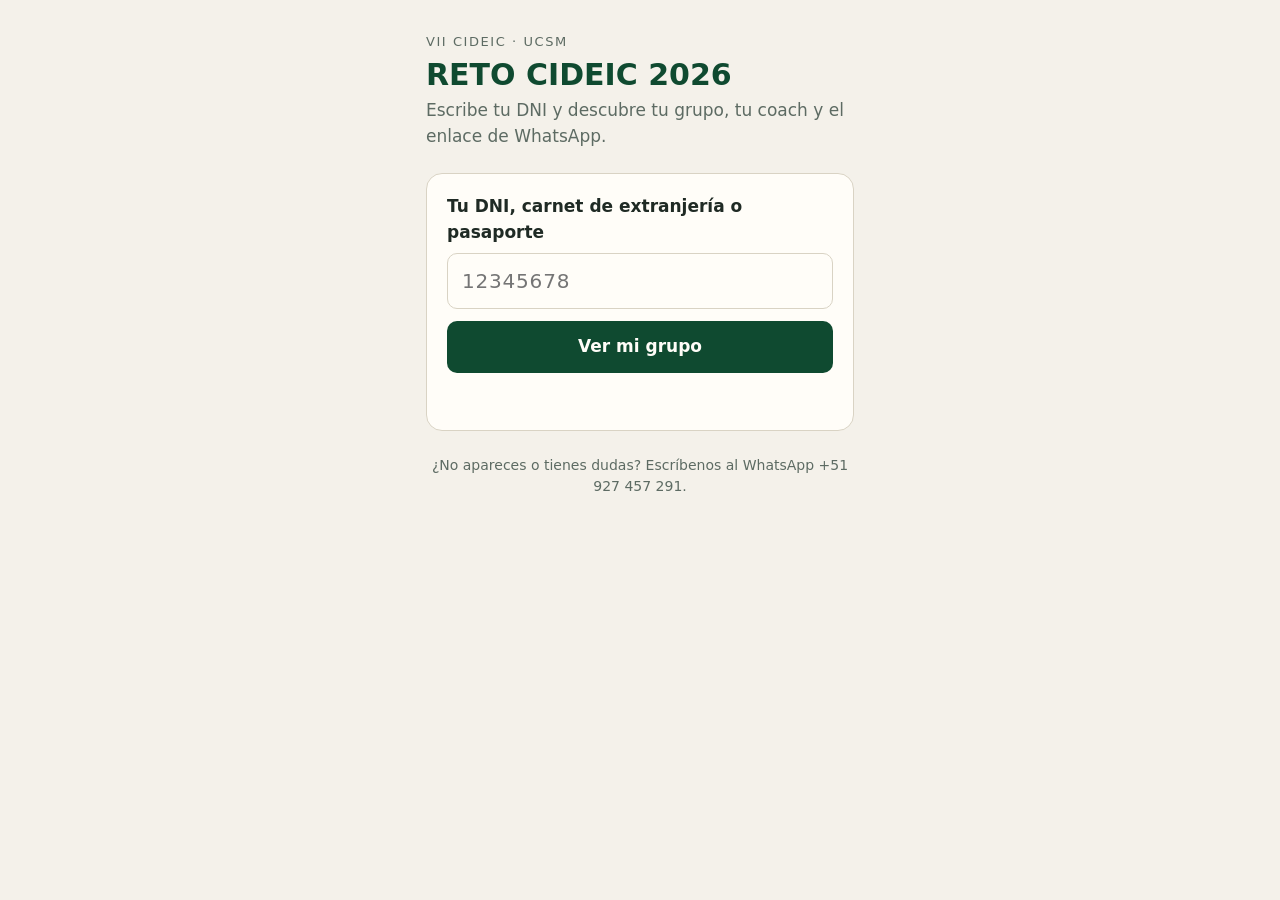
==== docs/reto/index.html @ 57c6fdeb "RETO CIDEIC 2026: página puente de consulta Co-Authored-By: Claude Opus 5.5 <noreply@anthropic.com>" ====
<!doctype html>
<html lang="es">
<head>
<meta charset="utf-8">
<meta name="viewport" content="width=device-width, initial-scale=1">
<meta name="robots" content="noindex, nofollow">
<title>RETO CIDEIC 2026 · Consulta tu grupo</title>
<style>
  :root {
    --fondo: #f4f1ea; --tarjeta: #fffdf8; --texto: #1f2a24; --suave: #5d6b63;
    --verde: #0f4a30; --verde-2: #176b45; --borde: #d9d3c4; --error: #9b2c1f; --wa: #1f8f4e;
  }
  @media (prefers-color-scheme: dark) {
    :root { --fondo: #121815; --tarjeta: #1a221e; --texto: #e8ece9; --suave: #a3b0a9;
            --verde: #7fd0a3; --verde-2: #5fbf8a; --borde: #2e3a34; --error: #ff8a7a; --wa: #2fb36a; }
  }
  * { box-sizing: border-box; }
  body { margin: 0; min-height: 100vh; background: var(--fondo); color: var(--texto);
         font: 17px/1.5 system-ui, -apple-system, "Segoe UI", Roboto, sans-serif; display: flex; justify-content: center; }
  main { width: 100%; max-width: 460px; padding: 32px 16px 48px; }
  .marca { font-size: 13px; letter-spacing: .12em; text-transform: uppercase; color: var(--suave); margin: 0 0 6px; }
  h1 { margin: 0 0 6px; font-size: 30px; line-height: 1.15; color: var(--verde); }
  .bajada { margin: 0 0 24px; color: var(--suave); }
  .tarjeta { background: var(--tarjeta); border: 1px solid var(--borde); border-radius: 16px; padding: 20px; }
  label { display: block; font-weight: 600; margin-bottom: 8px; }
  input { width: 100%; font: inherit; font-size: 20px; letter-spacing: .04em; padding: 12px 14px; border-radius: 10px;
          border: 1.5px solid var(--borde); background: transparent; color: var(--texto); }
  input:focus { outline: 3px solid color-mix(in srgb, var(--verde-2) 35%, transparent); border-color: var(--verde-2); }
  button { width: 100%; margin-top: 12px; font: inherit; font-weight: 700; padding: 13px; border: 0; border-radius: 10px;
           background: var(--verde); color: var(--tarjeta); cursor: pointer; }
  button:disabled { opacity: .6; cursor: wait; }
  .msg { margin: 12px 0 0; min-height: 1.5em; color: var(--suave); }
  .msg.error { color: var(--error); }
  .resultado { display: none; text-align: center; }
  .resultado.ver { display: block; }
  .grupo { font-size: 15px; color: var(--suave); margin: 0; }
  .numero { font-size: 76px; font-weight: 800; line-height: 1; color: var(--verde); margin: 6px 0 2px; }
  .de { color: var(--suave); margin: 0 0 18px; }
  .coach { border-top: 1px solid var(--borde); padding-top: 14px; margin: 0 0 18px; }
  .coach span { display: block; font-size: 13px; text-transform: uppercase; letter-spacing: .1em; color: var(--suave); }
  .coach strong { font-size: 21px; }
  a.wa { display: block; text-decoration: none; font-weight: 700; padding: 14px; border-radius: 10px; background: var(--wa); color: #fff; }
  .nota { font-size: 14px; color: var(--suave); margin: 10px 0 0; }
  .otra { background: transparent; color: var(--verde); border: 1.5px solid var(--borde); }
  footer { margin-top: 24px; font-size: 14px; color: var(--suave); text-align: center; }
</style>
</head>
<body>
<main>
  <p class="marca">VII CIDEIC · UCSM</p>
  <h1>RETO CIDEIC 2026</h1>
  <p class="bajada">Escribe tu DNI y descubre tu grupo, tu coach y el enlace de WhatsApp.</p>

  <section class="tarjeta" id="consulta">
    <form id="f" autocomplete="off">
      <label for="doc">Tu DNI, carnet de extranjería o pasaporte</label>
      <input id="doc" inputmode="text" maxlength="14" placeholder="12345678" required>
      <button id="btn" type="submit">Ver mi grupo</button>
      <p class="msg" id="msg" role="status" aria-live="polite"></p>
    </form>
  </section>

  <section class="tarjeta resultado" id="resultado" aria-live="polite">
    <p class="grupo">Perteneces al grupo</p>
    <p class="numero" id="r-num">–</p>
    <p class="de" id="r-de">de 16</p>
    <p class="coach"><span>Tu coach</span><strong id="r-coach">–</strong></p>
    <a class="wa" id="r-wa" href="#" target="_blank" rel="noopener">Unirme al grupo de WhatsApp</a>
    <p class="nota">Un administrador aprobará tu ingreso.</p>
    <button class="otra" id="otra" type="button">Consultar otro DNI</button>
  </section>

  <footer>¿No apareces o tienes dudas? Escríbenos al WhatsApp +51 927 457 291.</footer>
</main>
<script>
(() => {
  const $ = (id) => document.getElementById(id);
  const b64 = (s) => Uint8Array.from(atob(s), (c) => c.charCodeAt(0));
  const hex = (u8) => Array.from(u8, (b) => b.toString(16).padStart(2, '0')).join('');
  let datos = null;

  const normalizar = (s) => {
    let d = (s || '').replace(/[\s.\-]/g, '').toUpperCase();
    if (/^\d+$/.test(d) && d.length < 8) d = d.padStart(8, '0');
    return d;
  };
  const valido = (d) => /^[A-Z0-9]{6,12}$/.test(d) && /\d/.test(d);
  const msg = (t, error) => { $('msg').textContent = t; $('msg').className = 'msg' + (error ? ' error' : ''); };

  async function cargar() {
    if (datos) return datos;
    const r = await fetch('datos.json', { cache: 'no-cache' });
    if (!r.ok) throw new Error('datos');
    return (datos = await r.json());
  }

  async function consultar(doc) {
    const d = await cargar();
    const base = await crypto.subtle.importKey('raw', new TextEncoder().encode(doc), 'PBKDF2', false, ['deriveBits']);
    const bits = new Uint8Array(await crypto.subtle.deriveBits(
      { name: 'PBKDF2', hash: 'SHA-256', salt: b64(d.sal), iterations: d.iter }, base, 512));
    const entrada = d.e[hex(bits.slice(0, 16))];
    if (!entrada) return null;
    const raw = b64(entrada);
    const llave = await crypto.subtle.importKey('raw', bits.slice(32, 64), 'AES-GCM', false, ['decrypt']);
    const plano = await crypto.subtle.decrypt({ name: 'AES-GCM', iv: raw.slice(0, 12) }, llave, raw.slice(12));
    return JSON.parse(new TextDecoder().decode(plano).trim());
  }

  $('f').addEventListener('submit', async (ev) => {
    ev.preventDefault();
    const doc = normalizar($('doc').value);
    if (!valido(doc)) return msg('Revisa el número: escribe tu documento sin espacios.', true);
    if (!window.crypto || !crypto.subtle) return msg('Tu navegador no permite la consulta. Prueba con otro navegador.', true);
    $('btn').disabled = true; msg('Buscando…');
    try {
      const r = await consultar(doc);
      if (!r) { msg('No encontramos tu DNI. Escríbenos al WhatsApp +51 927 457 291.', true); return; }
      $('r-num').textContent = r.g;
      $('r-de').textContent = 'de ' + r.t;
      $('r-coach').textContent = r.c;
      $('r-wa').href = r.w;
      $('consulta').style.display = 'none';
      $('resultado').classList.add('ver');
      msg('');
    } catch (e) {
      msg('No pudimos consultar ahora. Revisa tu conexión y vuelve a intentarlo.', true);
    } finally { $('btn').disabled = false; }
  });

  $('otra').addEventListener('click', () => {
    $('resultado').classList.remove('ver'); $('consulta').style.display = '';
    $('doc').value = ''; $('doc').focus();
  });
})();
</script>
</body>
</html>
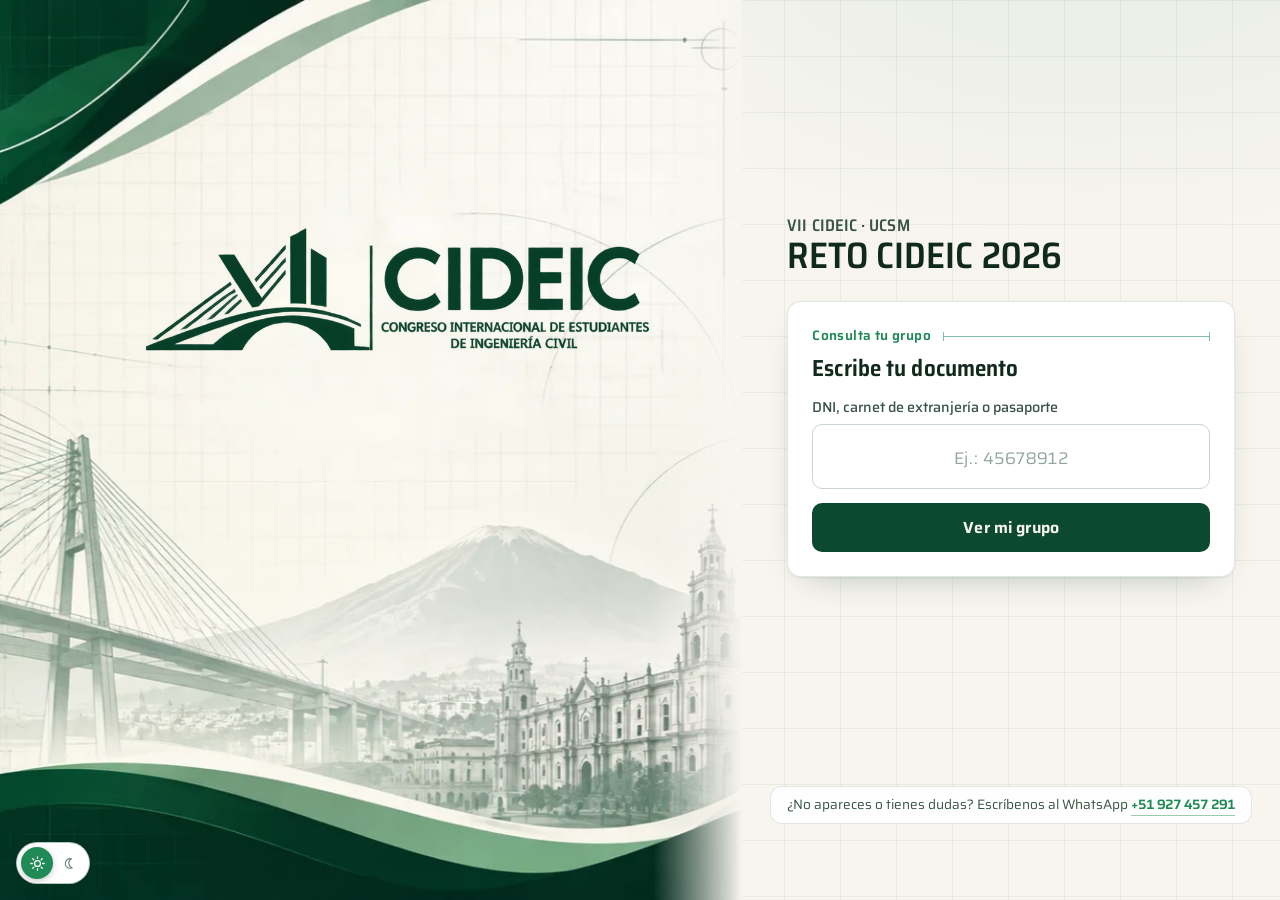
==== commit afdb9731: "RETO CIDEIC 2026: página con el tema CIDEIC Co-Authored-By: Claude Opus 5.5 <noreply@anthropic.com>" ====
--- a/docs/reto/index.html
+++ b/docs/reto/index.html
@@ -1,77 +1,73 @@
-<!doctype html>
-<html lang="es">
+<!DOCTYPE html>
+<html lang="es" class="t-participante">
 <head>
 <meta charset="utf-8">
 <meta name="viewport" content="width=device-width, initial-scale=1">
 <meta name="robots" content="noindex, nofollow">
 <title>RETO CIDEIC 2026 · Consulta tu grupo</title>
+<link rel="stylesheet" href="../base.css">
+<script>(function(){var t=null;try{t=localStorage.getItem("cideic_tema")}catch(e){}if(t!=="claro"&&t!=="oscuro")t=window.matchMedia&&matchMedia("(prefers-color-scheme: light)").matches?"claro":"oscuro";document.documentElement.setAttribute("data-tema",t)})();</script>
+<link rel="stylesheet" href="../tema/fuentes/saira.css">
+<link rel="stylesheet" href="../tema/participante.css">
 <style>
-  :root {
-    --fondo: #f4f1ea; --tarjeta: #fffdf8; --texto: #1f2a24; --suave: #5d6b63;
-    --verde: #0f4a30; --verde-2: #176b45; --borde: #d9d3c4; --error: #9b2c1f; --wa: #1f8f4e;
-  }
-  @media (prefers-color-scheme: dark) {
-    :root { --fondo: #121815; --tarjeta: #1a221e; --texto: #e8ece9; --suave: #a3b0a9;
-            --verde: #7fd0a3; --verde-2: #5fbf8a; --borde: #2e3a34; --error: #ff8a7a; --wa: #2fb36a; }
-  }
-  * { box-sizing: border-box; }
-  body { margin: 0; min-height: 100vh; background: var(--fondo); color: var(--texto);
-         font: 17px/1.5 system-ui, -apple-system, "Segoe UI", Roboto, sans-serif; display: flex; justify-content: center; }
-  main { width: 100%; max-width: 460px; padding: 32px 16px 48px; }
-  .marca { font-size: 13px; letter-spacing: .12em; text-transform: uppercase; color: var(--suave); margin: 0 0 6px; }
-  h1 { margin: 0 0 6px; font-size: 30px; line-height: 1.15; color: var(--verde); }
-  .bajada { margin: 0 0 24px; color: var(--suave); }
-  .tarjeta { background: var(--tarjeta); border: 1px solid var(--borde); border-radius: 16px; padding: 20px; }
-  label { display: block; font-weight: 600; margin-bottom: 8px; }
-  input { width: 100%; font: inherit; font-size: 20px; letter-spacing: .04em; padding: 12px 14px; border-radius: 10px;
-          border: 1.5px solid var(--borde); background: transparent; color: var(--texto); }
-  input:focus { outline: 3px solid color-mix(in srgb, var(--verde-2) 35%, transparent); border-color: var(--verde-2); }
-  button { width: 100%; margin-top: 12px; font: inherit; font-weight: 700; padding: 13px; border: 0; border-radius: 10px;
-           background: var(--verde); color: var(--tarjeta); cursor: pointer; }
-  button:disabled { opacity: .6; cursor: wait; }
-  .msg { margin: 12px 0 0; min-height: 1.5em; color: var(--suave); }
-  .msg.error { color: var(--error); }
-  .resultado { display: none; text-align: center; }
-  .resultado.ver { display: block; }
-  .grupo { font-size: 15px; color: var(--suave); margin: 0; }
-  .numero { font-size: 76px; font-weight: 800; line-height: 1; color: var(--verde); margin: 6px 0 2px; }
-  .de { color: var(--suave); margin: 0 0 18px; }
-  .coach { border-top: 1px solid var(--borde); padding-top: 14px; margin: 0 0 18px; }
-  .coach span { display: block; font-size: 13px; text-transform: uppercase; letter-spacing: .1em; color: var(--suave); }
-  .coach strong { font-size: 21px; }
-  a.wa { display: block; text-decoration: none; font-weight: 700; padding: 14px; border-radius: 10px; background: var(--wa); color: #fff; }
-  .nota { font-size: 14px; color: var(--suave); margin: 10px 0 0; }
-  .otra { background: transparent; color: var(--verde); border: 1.5px solid var(--borde); }
-  footer { margin-top: 24px; font-size: 14px; color: var(--suave); text-align: center; }
+  /* Solo para el Reto: el número de grupo y el bloque del coach, con los colores del tema */
+  .reto-grupo { text-align: center; padding: 6px 0 18px; border-bottom: 1px solid var(--linea); margin-bottom: 16px; }
+  .reto-grupo span { display: block; color: var(--tinta-3); font-size: .85rem; letter-spacing: .08em; text-transform: uppercase; }
+  .reto-grupo strong { display: block; font-size: clamp(4.5rem, 18vw, 6rem); line-height: 1; font-weight: 700; font-stretch: 87.5%; color: var(--menta); margin: 4px 0; }
+  .reto-grupo em { font-style: normal; color: var(--tinta-2); }
+  .reto-coach { text-align: center; margin-bottom: 18px; }
+  .reto-coach span { display: block; color: var(--tinta-3); font-size: .85rem; letter-spacing: .08em; text-transform: uppercase; }
+  .reto-coach strong { font-size: 1.35rem; color: var(--tinta); }
+  .reto-nota { text-align: center; color: var(--tinta-2); font-size: .9rem; margin: 8px 0 14px; }
+  a.boton { text-decoration: none; display: block; text-align: center; }
 </style>
 </head>
 <body>
-<main>
-  <p class="marca">VII CIDEIC · UCSM</p>
-  <h1>RETO CIDEIC 2026</h1>
-  <p class="bajada">Escribe tu DNI y descubre tu grupo, tu coach y el enlace de WhatsApp.</p>
+<!-- Tema CIDEIC · escena decorativa (la misma del sistema de inscripciones) -->
+<div class="escena" aria-hidden="true">
+  <div class="cuadro">
+    <div class="lienzo alto"><div class="capa c-cielo"><i class="v-oscuro"></i><i class="v-claro"></i></div></div>
+    <div class="lienzo bajo"><div class="capa c-paisaje"><i class="v-oscuro"><b class="nitida"></b><b class="difusa"></b></i><i class="v-claro"><b class="nitida"></b><b class="difusa"></b></i><i class="aura"></i></div></div>
+  </div>
+  <div class="velo"></div>
+  <div class="escena-logo"><div class="fila-logo v-oscuro"><img class="l-marca" alt="" src="../tema/img/logo-marca-oscuro.webp"><img class="l-linea" alt="" src="../tema/img/logo-linea-oscuro.webp"><img class="l-texto" alt="" src="../tema/img/logo-texto-oscuro.webp"></div><div class="fila-logo v-claro"><img class="l-marca" alt="" src="../tema/img/logo-marca-claro.webp"><img class="l-linea" alt="" src="../tema/img/logo-linea-claro.webp"><img class="l-texto" alt="" src="../tema/img/logo-texto-claro.webp"></div></div>
+</div>
+<button type="button" class="tema-btn" role="switch" aria-checked="true" aria-label="Modo oscuro" title="Cambiar entre modo claro y oscuro"><span class="tema-pista" aria-hidden="true"><span class="tema-perilla"></span><svg class="i-sol" viewBox="0 0 24 24" fill="none" stroke="currentColor" stroke-width="1.8" stroke-linecap="round" aria-hidden="true"><circle cx="12" cy="12" r="4.2"/><path d="M12 2.5v2.2M12 19.3v2.2M2.5 12h2.2M19.3 12h2.2M5.3 5.3l1.6 1.6M17.1 17.1l1.6 1.6M5.3 18.7l1.6-1.6M17.1 6.9l1.6-1.6"/></svg><svg class="i-luna" viewBox="0 0 24 24" fill="none" stroke="currentColor" stroke-width="1.8" stroke-linejoin="round" aria-hidden="true"><path d="M20 14.5A8 8 0 0 1 9.5 4a8 8 0 1 0 10.5 10.5Z"/></svg></span></button>
 
-  <section class="tarjeta" id="consulta">
-    <form id="f" autocomplete="off">
-      <label for="doc">Tu DNI, carnet de extranjería o pasaporte</label>
-      <input id="doc" inputmode="text" maxlength="14" placeholder="12345678" required>
-      <button id="btn" type="submit">Ver mi grupo</button>
-      <p class="msg" id="msg" role="status" aria-live="polite"></p>
+<header class="cabecera">
+  <div class="contenido">
+    <img class="marca v-oscuro" src="../tema/img/cabecera-oscuro.webp" alt="CIDEIC · Congreso Internacional de Estudiantes de Ingeniería Civil" width="510" height="130"><img class="marca v-claro" src="../tema/img/cabecera-claro.webp" alt="CIDEIC · Congreso Internacional de Estudiantes de Ingeniería Civil" width="510" height="130">
+    <h1>VII CIDEIC · UCSM</h1>
+    <p>RETO CIDEIC 2026</p>
+  </div>
+</header>
+
+<main class="contenido">
+  <!-- Pantalla 1 · consulta -->
+  <section class="tarjeta" data-pantalla="1" id="consulta" aria-labelledby="t1">
+    <div class="paso">Consulta tu grupo</div>
+    <h2 id="t1">Escribe tu documento</h2>
+    <form id="f" autocomplete="off" novalidate>
+      <label for="doc">DNI, carnet de extranjería o pasaporte</label>
+      <input id="doc" maxlength="20" placeholder="Ej.: 45678912" required>
+      <button class="boton ancho-total" id="btn" type="submit">Ver mi grupo</button>
     </form>
+    <div id="msg" role="status" aria-live="polite"></div>
   </section>
 
-  <section class="tarjeta resultado" id="resultado" aria-live="polite">
-    <p class="grupo">Perteneces al grupo</p>
-    <p class="numero" id="r-num">–</p>
-    <p class="de" id="r-de">de 16</p>
-    <p class="coach"><span>Tu coach</span><strong id="r-coach">–</strong></p>
-    <a class="wa" id="r-wa" href="#" target="_blank" rel="noopener">Unirme al grupo de WhatsApp</a>
-    <p class="nota">Un administrador aprobará tu ingreso.</p>
-    <button class="otra" id="otra" type="button">Consultar otro DNI</button>
+  <!-- Pantalla 2 · tu grupo -->
+  <section class="tarjeta" data-pantalla="2" id="resultado" aria-labelledby="t2" hidden>
+    <div class="paso">RETO CIDEIC 2026</div>
+    <h2 id="t2">¡Ya tienes equipo!</h2>
+    <div class="reto-grupo"><span>Perteneces al grupo</span><strong id="r-num">–</strong><em id="r-de">de 16</em></div>
+    <div class="reto-coach"><span>Tu coach</span><strong id="r-coach">–</strong></div>
+    <a class="boton whatsapp ancho-total" id="r-wa" href="#" target="_blank" rel="noopener">Unirme al grupo de WhatsApp</a>
+    <p class="reto-nota">Tu coach aprobará tu ingreso al grupo.</p>
+    <button class="boton secundario ancho-total" id="otra" type="button">Consultar otro documento</button>
   </section>
+</main>
+<footer class="pie" id="pie">¿No apareces o tienes dudas? Escríbenos al WhatsApp <a href="https://wa.me/51927457291" target="_blank" rel="noopener">+51 927 457 291</a></footer>
 
-  <footer>¿No apareces o tienes dudas? Escríbenos al WhatsApp +51 927 457 291.</footer>
-</main>
 <script>
 (() => {
   const $ = (id) => document.getElementById(id);
@@ -85,7 +81,7 @@
     return d;
   };
   const valido = (d) => /^[A-Z0-9]{6,12}$/.test(d) && /\d/.test(d);
-  const msg = (t, error) => { $('msg').textContent = t; $('msg').className = 'msg' + (error ? ' error' : ''); };
+  const msg = (t, estilo) => { const m = $('msg'); m.textContent = t || ''; m.className = t ? 'mensaje' : ''; if (t) m.dataset.estilo = estilo || 'info'; else delete m.dataset.estilo; };
 
   async function cargar() {
     if (datos) return datos;
@@ -110,29 +106,31 @@
   $('f').addEventListener('submit', async (ev) => {
     ev.preventDefault();
     const doc = normalizar($('doc').value);
-    if (!valido(doc)) return msg('Revisa el número: escribe tu documento sin espacios.', true);
-    if (!window.crypto || !crypto.subtle) return msg('Tu navegador no permite la consulta. Prueba con otro navegador.', true);
-    $('btn').disabled = true; msg('Buscando…');
+    if (!valido(doc)) return msg('Revisa el número: escribe tu documento sin espacios.', 'error');
+    if (!window.crypto || !crypto.subtle) return msg('Tu navegador no permite la consulta. Prueba con otro navegador.', 'error');
+    $('btn').disabled = true; msg('Buscando…', 'info');
     try {
       const r = await consultar(doc);
-      if (!r) { msg('No encontramos tu DNI. Escríbenos al WhatsApp +51 927 457 291.', true); return; }
+      if (!r) { msg('No encontramos tu DNI. Escríbenos al WhatsApp +51 927 457 291.', 'aviso'); return; }
       $('r-num').textContent = r.g;
       $('r-de').textContent = 'de ' + r.t;
       $('r-coach').textContent = r.c;
       $('r-wa').href = r.w;
-      $('consulta').style.display = 'none';
-      $('resultado').classList.add('ver');
+      $('consulta').hidden = true;
+      $('resultado').hidden = false;
+      window.scrollTo(0, 0);
       msg('');
     } catch (e) {
-      msg('No pudimos consultar ahora. Revisa tu conexión y vuelve a intentarlo.', true);
+      msg('No pudimos consultar ahora. Revisa tu conexión y vuelve a intentarlo.', 'aviso');
     } finally { $('btn').disabled = false; }
   });
 
   $('otra').addEventListener('click', () => {
-    $('resultado').classList.remove('ver'); $('consulta').style.display = '';
+    $('resultado').hidden = true; $('consulta').hidden = false;
     $('doc').value = ''; $('doc').focus();
   });
 })();
 </script>
+<script src="../tema/participante.js"></script>
 </body>
 </html>
--- a/docs/base.css
+++ b/docs/base.css
@@ -0,0 +1,160 @@
+/* ════════════════════════════════════════════════════════════════════════
+   CIIC 2026 · Inscripciones · estilos BASE (contrato v5.5)
+   Página (index.html) y panel (panel.html) usan solo este archivo.
+   Para tu diseño de autor: cambia las variables de :root y los componentes
+   de abajo. NO cambies ids, data-* ni la estructura: el JavaScript y el
+   tester dependen de ellos (documentación v5.1, secciones 11 y 12).
+   ════════════════════════════════════════════════════════════════════════ */
+:root {
+  --fondo: #f4f6fa;  --hoja: #ffffff;  --borde: #d8dee9;  --suave: #eef2f8;
+  --tinta: #1b2333;  --tinta-2: #4b5567;  --tinta-3: #7b8597;
+  --acento: #1f4fbf; --acento-suave: #e6edfb; --sobre-acento: #ffffff;
+  --exito: #1e7f4f;  --aviso: #b76a00;  --error: #c0353f;  --info: #2459d6;  --whatsapp: #1f8c5c;
+  --radio: 10px;  --sombra: 0 1px 2px rgba(20, 30, 50, .06), 0 4px 16px rgba(20, 30, 50, .06);
+  --letra: system-ui, -apple-system, "Segoe UI", Roboto, "Helvetica Neue", Arial, sans-serif;
+  --mono: ui-monospace, "SFMono-Regular", Consolas, monospace;
+  color-scheme: light;
+}
+@media (prefers-color-scheme: dark) {
+  :root {
+    --fondo: #0f1420; --hoja: #171e2c; --borde: #2c3547; --suave: #1e2738;
+    --tinta: #e6eaf2; --tinta-2: #b0b9c9; --tinta-3: #7f8a9e;
+    --acento: #7fa2ff; --acento-suave: #1f2a47; --sobre-acento: #0f1420;
+    --exito: #4cc48a; --aviso: #f0a542; --error: #f06a74; --info: #7fa2ff; --whatsapp: #4cc48a;
+    color-scheme: dark;
+  }
+}
+* { box-sizing: border-box; }
+html { -webkit-text-size-adjust: 100%; }
+body { margin: 0; background: var(--fondo); color: var(--tinta); font: 16px/1.5 var(--letra); }
+[hidden] { display: none !important; }
+a { color: var(--acento); }
+:focus-visible { outline: 3px solid var(--acento); outline-offset: 2px; }
+h1, h2, h3 { line-height: 1.2; margin: 0 0 .5em; }
+h1 { font-size: 1.6rem; } h2 { font-size: 1.3rem; } h3 { font-size: 1.05rem; }
+small, .tenue { color: var(--tinta-3); }
+code { font-family: var(--mono); font-size: .85em; }
+
+/* Estructura */
+.cabecera { background: var(--acento); color: var(--sobre-acento); padding: 22px 16px 26px; }
+.cabecera .contenido { max-width: 640px; margin: 0 auto; }
+.cabecera p { margin: 4px 0 0; opacity: .85; }
+.contenido { max-width: 640px; margin: 0 auto; padding: 0 16px; }
+.ancho { max-width: 1180px; }
+.tarjeta { background: var(--hoja); border: 1px solid var(--borde); border-radius: var(--radio); box-shadow: var(--sombra); padding: 20px; margin: 16px 0; }
+.paso { font-size: .8rem; font-weight: 700; color: var(--acento); letter-spacing: .02em; }
+.pie { text-align: center; color: var(--tinta-3); font-size: .85rem; padding: 24px 16px 40px; }
+
+/* Franja superior: cuenta regresiva o sin conexión */
+.banner { position: sticky; top: 0; z-index: 10; padding: 10px 16px; text-align: center; font-weight: 600; font-size: .92rem; color: #fff; background: var(--aviso); }
+.banner[data-tipo="sin_conexion"] { background: var(--tinta-3); }
+
+/* Formularios */
+label { display: block; font-weight: 600; font-size: .9rem; margin: 14px 0 6px; }
+input, select, textarea { font: inherit; width: 100%; padding: 11px 12px; border: 1.5px solid var(--borde); border-radius: 8px; background: var(--hoja); color: var(--tinta); min-width: 0; }
+input:focus, select:focus, textarea:focus { border-color: var(--acento); outline: none; box-shadow: 0 0 0 3px var(--acento-suave); }
+.fila { display: flex; gap: 8px; align-items: center; }
+.fila > select { width: auto; flex: none; }
+.casilla { display: flex; gap: 10px; align-items: flex-start; font-weight: 400; font-size: .92rem; color: var(--tinta-2); }
+.casilla input { width: 18px; height: 18px; margin-top: 2px; flex: none; accent-color: var(--acento); }
+
+/* Botones */
+.boton { display: inline-flex; justify-content: center; align-items: center; gap: 8px; font: 600 1rem var(--letra); padding: 12px 18px; border: 0; border-radius: 8px;
+  background: var(--acento); color: var(--sobre-acento); cursor: pointer; text-decoration: none; }
+.boton:hover { filter: brightness(1.08); }
+.boton:disabled { opacity: .5; cursor: not-allowed; }
+.boton.ancho-total { width: 100%; margin-top: 14px; }
+.boton.secundario { background: var(--acento-suave); color: var(--acento); }
+.boton.peligro { background: var(--error); color: #fff; }
+.boton.chico { padding: 6px 10px; font-size: .85rem; }
+.boton.whatsapp { background: var(--whatsapp); color: #fff; }
+
+/* Mensajes: data-tipo = tipo de respuesta de la API */
+.mensaje { margin-top: 12px; padding: 11px 13px; border-radius: 8px; border-left: 4px solid var(--error); background: var(--suave); font-size: .93rem; }
+.mensaje[data-estilo="exito"] { border-color: var(--exito); }
+.mensaje[data-estilo="aviso"] { border-color: var(--aviso); }
+.mensaje[data-estilo="info"]  { border-color: var(--info); }
+
+/* Pantalla 2: actividades */
+.dia { font-weight: 700; margin: 20px 0 8px; text-transform: capitalize; }
+.opcion { display: grid; grid-template-columns: auto minmax(0, 1fr) auto; gap: 10px; align-items: start; width: 100%; text-align: left; padding: 12px;
+  margin-bottom: 8px; border: 1.5px solid var(--borde); border-radius: var(--radio); background: var(--hoja); color: var(--tinta); font: inherit; cursor: pointer; }
+.opcion[aria-pressed="true"] { border-color: var(--acento); background: var(--acento-suave); }
+.opcion:disabled { opacity: .5; cursor: not-allowed; }
+.etiqueta { font-size: .75rem; font-weight: 700; padding: 2px 8px; border-radius: 99px; border: 1px solid currentColor; white-space: nowrap; }
+.etiqueta[data-tipo="VISITA"] { color: var(--aviso); }
+.etiqueta[data-tipo="TALLER"] { color: var(--info); }
+.opcion .detalle { display: block; font-size: .85rem; color: var(--tinta-3); margin-top: 2px; }
+.opcion .quedan { font-size: .85rem; color: var(--tinta-2); white-space: nowrap; }
+
+/* Pantalla 3: comprobante */
+.codigo { font: 700 1.9rem var(--mono); letter-spacing: .08em; color: var(--acento); background: var(--acento-suave); display: inline-block; padding: 10px 16px; border-radius: 8px; }
+.comprobante { display: grid; grid-template-columns: minmax(0, 130px) minmax(0, 1fr); gap: 8px 14px; margin: 16px 0 0; }
+.comprobante dt { color: var(--tinta-3); font-size: .9rem; }
+.comprobante dd { margin: 0; font-weight: 600; }
+.comprobante dd small { display: block; font-weight: 400; }
+.comprobante .boton { margin-top: 8px; }
+@media (max-width: 520px) { .comprobante { grid-template-columns: 1fr; } .comprobante dt { margin-top: 8px; } }
+
+/* ── Panel ── */
+.franja { font-weight: 700; padding: 10px 14px; border-radius: 8px; border: 1.5px solid currentColor; background: var(--hoja); margin: 12px 0; }
+.franja[data-estado="abierto"] { color: var(--exito); }
+.franja[data-estado="cerrado"] { color: var(--aviso); }
+.pestanas { display: flex; flex-wrap: wrap; gap: 4px; border-bottom: 1.5px solid var(--borde); margin-top: 8px; }
+.pestanas button { font: 600 .95rem var(--letra); padding: 10px 14px; border: 0; border-bottom: 3px solid transparent; background: none; color: var(--tinta-2); cursor: pointer; }
+.pestanas button[aria-selected="true"] { color: var(--acento); border-bottom-color: var(--acento); }
+.rejilla { display: grid; grid-template-columns: repeat(auto-fit, minmax(320px, 1fr)); gap: 16px; }
+.rejilla > .tarjeta { margin: 0; }
+.control { display: flex; justify-content: space-between; align-items: center; gap: 12px; padding: 12px 0; border-bottom: 1px solid var(--borde); }
+.control:last-child { border-bottom: 0; }
+.control > div:first-child { min-width: 0; }
+.control small { display: block; }
+.botones { display: flex; flex-wrap: wrap; gap: 6px; align-items: center; }
+.chip { font: 600 .85rem var(--letra); padding: 6px 12px; border-radius: 99px; border: 1.5px solid var(--acento); background: var(--hoja); color: var(--acento); cursor: pointer; }
+.chip[aria-pressed="true"] { background: var(--acento); color: var(--sobre-acento); }
+.interruptor { flex: none; width: 48px; height: 28px; border-radius: 99px; border: 1.5px solid var(--borde); background: var(--suave); position: relative; cursor: pointer; padding: 0; }
+.interruptor::after { content: ""; position: absolute; top: 3px; left: 3px; width: 19px; height: 19px; border-radius: 50%; background: var(--tinta-3); transition: left .15s; }
+.interruptor[aria-checked="true"] { background: var(--exito); border-color: var(--exito); }
+.interruptor[aria-checked="true"]::after { left: 24px; background: #fff; }
+@media (prefers-reduced-motion: reduce) { .interruptor::after { transition: none; } }
+.numeros { display: grid; grid-template-columns: repeat(auto-fit, minmax(100px, 1fr)); gap: 8px; }
+.numeros div { background: var(--suave); border-radius: 8px; padding: 10px; font-size: .8rem; color: var(--tinta-2); }
+.numeros b { display: block; font-size: 1.4rem; color: var(--tinta); }
+.act { display: grid; grid-template-columns: minmax(0, 1fr) auto; gap: 8px; align-items: center; padding: 10px 0; border-bottom: 1px solid var(--borde); }
+.act[data-publicada="false"] { opacity: .6; }
+.barra { height: 6px; background: var(--suave); border-radius: 3px; overflow: hidden; margin: 6px 0 4px; }
+.barra span { display: block; height: 100%; background: var(--info); }
+.barra span[data-llena="true"] { background: var(--error); }
+.lista-larga { max-height: 520px; overflow: auto; }
+.tabla { width: 100%; overflow-x: auto; }
+.tabla table { width: 100%; border-collapse: collapse; font-size: .9rem; }
+.tabla th, .tabla td { text-align: left; padding: 8px; border-bottom: 1px solid var(--borde); vertical-align: top; }
+.tabla th { position: sticky; top: 0; background: var(--hoja); font-size: .82rem; color: var(--tinta-2); }
+.estado { font-size: .75rem; font-weight: 700; padding: 2px 8px; border-radius: 99px; border: 1px solid currentColor; white-space: nowrap; }
+.estado[data-v="CONFIRMADO"], .estado[data-v="ok"] { color: var(--exito); }
+.estado[data-v="ANULADO"], .estado[data-v="mal"] { color: var(--error); }
+.estado[data-v="SIN_INSCRIBIR"], .estado[data-v="neutro"] { color: var(--tinta-3); }
+.estado[data-v="aviso"] { color: var(--aviso); }
+.formulario { display: grid; grid-template-columns: repeat(auto-fit, minmax(200px, 1fr)); gap: 0 12px; }
+.formulario .completo { grid-column: 1 / -1; }
+.avisos { position: fixed; right: 16px; bottom: 16px; z-index: 20; max-width: min(420px, calc(100% - 32px)); }
+.avisos .mensaje { box-shadow: var(--sombra); background: var(--hoja); }
+dialog { border: 1px solid var(--borde); border-radius: var(--radio); padding: 22px; max-width: 460px; width: calc(100% - 32px); background: var(--hoja); color: var(--tinta); box-shadow: var(--sombra); }
+dialog::backdrop { background: rgba(10, 15, 25, .55); }
+.qr { background: #fff; padding: 8px; border-radius: 8px; width: 200px; height: 200px; }
+
+/* ── v5.4: elementos nuevos ── */
+.cabecera-fila { display: flex; justify-content: space-between; align-items: center; gap: 12px; flex-wrap: wrap; }
+.dos-col { display: grid; grid-template-columns: repeat(auto-fit, minmax(200px, 1fr)); gap: 0 12px; }
+.enlace { background: none; border: 0; padding: 0; font: inherit; color: var(--acento); text-decoration: underline; cursor: pointer; }
+.casilla span { flex: 1; }
+.aviso-texto { white-space: pre-line; font-size: .92rem; color: var(--tinta-2); max-height: 60vh; overflow: auto; }
+input.corto, select.corto { width: 90px; }
+.franja[data-alerta="si"] { color: var(--error); border-width: 2px; }
+.opcion .nombre { min-width: 0; }
+/* Cinta del modo demo: no es parte del diseño (data-demo) */
+.demo-cinta { display: flex; flex-wrap: wrap; gap: 6px; align-items: center; padding: 8px 12px; font: 600 .8rem var(--letra); color: #3b2f00; background: #ffe58a; }
+.demo-cinta button, .demo-cinta a { font: 600 .8rem var(--letra); padding: 4px 8px; border: 1px solid #b38f00; border-radius: 6px; background: #fff6cc; color: #3b2f00; cursor: pointer; text-decoration: none; }
+@media print { .demo-cinta, .banner, #btn-imprimir, #btn-inicio { display: none !important; } }
+.titulo-seccion { margin: 26px 0 4px; font-size: 1.15rem; }
+.demo-cinta select { width: auto; padding: 4px 8px; font: 600 .8rem var(--letra); border: 1px solid #b38f00; border-radius: 6px; background: #fff6cc; color: #3b2f00; }
--- a/docs/tema/fuentes/saira.css
+++ b/docs/tema/fuentes/saira.css
@@ -0,0 +1,25 @@
+/* Saira · Copyright The Saira Project Authors · SIL Open Font License 1.1 (OFL.txt, https://openfontlicense.org).
+   Alojada aquí desde el Sprint 5.1 para no llamar a Google Fonts. La generó sprints/sprint-5.1/fuente.py desde:
+   https://fonts.googleapis.com/css2?family=Saira:wdth,wght@75..125,300..800&display=swap */
+
+/* latin-ext */
+@font-face {
+  font-family: 'Saira';
+  font-style: normal;
+  font-weight: 300 800;
+  font-stretch: 75% 125%;
+  font-display: swap;
+  src: url(saira-latin-ext.woff2) format('woff2');
+  unicode-range: U+0100-02BA, U+02BD-02C5, U+02C7-02CC, U+02CE-02D7, U+02DD-02FF, U+0304, U+0308, U+0329, U+1D00-1DBF, U+1E00-1E9F, U+1EF2-1EFF, U+2020, U+20A0-20AB, U+20AD-20C4, U+2113, U+2C60-2C7F, U+A720-A7FF;
+}
+
+/* latin */
+@font-face {
+  font-family: 'Saira';
+  font-style: normal;
+  font-weight: 300 800;
+  font-stretch: 75% 125%;
+  font-display: swap;
+  src: url(saira-latin.woff2) format('woff2');
+  unicode-range: U+0000-00FF, U+0131, U+0152-0153, U+02BB-02BC, U+02C6, U+02DA, U+02DC, U+0304, U+0308, U+0329, U+2000-206F, U+20AC, U+2122, U+2191, U+2193, U+2212, U+2215, U+FEFF, U+FFFD;
+}
--- a/docs/tema/participante.css
+++ b/docs/tema/participante.css
@@ -0,0 +1,297 @@
+/* ════════════════════════════════════════════════════════════════════════
+   TEMA CIDEIC v3.1 · modos oscuro y claro, alternancia fluida
+   Se carga DESPUÉS de los estilos base: solo cambia variables y apariencia.
+   No toca ids, data-* ni estructura. La escena (.escena) es decorativa.
+   v3: · el paisaje (puente, volcán, ciudad e iglesia) entra como UN bloque:
+         fundido + ascenso + enfoque, y el logo entra a compás con él;
+       · las versiones clara y oscura están siempre cargadas y se funden;
+   v3.1: · la cinemática arranca cuando la página ya cargó y las imágenes están
+         decodificadas (antes arrancaba a tirones mientras cargaba);
+       · el cambio de modo es un fundido de la tarjeta gráfica (el círculo
+         redibujaba toda la pantalla en cada cuadro); sin colores registrados
+         con @property, que hacían 3 veces más lento cada cambio.
+   Rendimiento: sin backdrop-filter, sin fondos "fixed", sin máscaras CSS,
+   sin desenfoque en vivo (el desenfoque es una imagen aparte de 1,5 KB):
+   solo se animan opacidad y transform.
+   ════════════════════════════════════════════════════════════════════════ */
+:root {
+  --fondo: #012617;  --noche: #01170e;  --hoja: #08301f;  --borde: #1f4d39;  --suave: #0d3a28;
+  --tinta: #eef3ea;  --tinta-2: #bfd3c5;  --tinta-3: #88a998;
+  --acento: #eef3ea; --acento-hover: #ffffff; --acento-suave: rgba(238, 243, 234, .1); --sobre-acento: #022417;
+  --menta: #5cc28a;  --menta-suave: rgba(92, 194, 138, .14);  --sobre-menta: #01170e;
+  --exito: #5fd08f;  --aviso: #f2b45a;  --error: #ff8a7a;  --info: #5cc28a;  --whatsapp: #1f9d5a;
+  --linea: rgba(238, 243, 234, .11);  --linea-fuerte: rgba(238, 243, 234, .3);
+  --campo: #04241a;  --placeholder: #5f8572;  --tile: #052a1c;
+  --tarjeta: #0a3424;  --tarjeta-panel: #072c1e;  --cabecera: #021d12;
+  --rejilla: rgba(150, 220, 180, .045);  --brillo: rgba(92, 194, 138, .16);  --aura: rgba(120, 214, 160, .2);
+  --velo-alto: rgba(1, 34, 21, .96);  --velo-medio: rgba(1, 34, 21, .6);  --velo-bajo: rgba(1, 23, 14, .3);
+  --opacidad-fondo: .3;
+  --radio: 14px;
+  --sombra: 0 18px 40px -22px rgba(0, 0, 0, .7), 0 1px 3px rgba(0, 0, 0, .25);
+  --letra: "Saira", "Segoe UI", system-ui, -apple-system, Roboto, Arial, sans-serif;
+  --w-escena: min(88.3vh, 58vw);
+  --logo-w: min(88vw, 600px);
+  --logo-top: 13vh;
+  /* compás de la entrada: una sola curva para escena, logo y formulario */
+  --curva: cubic-bezier(.16, .72, .18, 1);
+  --curva-logo: cubic-bezier(.3, .7, .2, 1);
+  --cambio: .8s;
+  color-scheme: dark;
+}
+:root[data-tema="claro"] {
+  --fondo: #f7f5ee;  --noche: #eef0e8;  --hoja: #ffffff;  --borde: #c9d6cc;  --suave: #eef3ee;
+  --tinta: #10291d;  --tinta-2: #3a5547;  --tinta-3: #6b8276;
+  --acento: #0b4a30; --acento-hover: #0e5c3b; --acento-suave: rgba(11, 74, 48, .08); --sobre-acento: #f7f5ee;
+  --menta: #1f8a55;  --menta-suave: rgba(31, 138, 85, .1);  --sobre-menta: #ffffff;
+  --exito: #1e7f4f;  --aviso: #b26a00;  --error: #c0353f;  --info: #1f8a55;  --whatsapp: #1f8c5c;
+  --linea: rgba(11, 74, 48, .12);  --linea-fuerte: rgba(11, 74, 48, .3);
+  --campo: #ffffff;  --placeholder: #93a69b;  --tile: #f6f8f4;
+  --tarjeta: #ffffff;  --tarjeta-panel: #ffffff;  --cabecera: #fbfaf5;
+  --rejilla: rgba(11, 74, 48, .06);  --brillo: rgba(31, 138, 85, .08);  --aura: rgba(255, 252, 240, .55);
+  --velo-alto: rgba(247, 245, 238, .97);  --velo-medio: rgba(247, 245, 238, .7);  --velo-bajo: rgba(247, 245, 238, .35);
+  --opacidad-fondo: .45;
+  --sombra: 0 14px 34px -20px rgba(11, 50, 30, .35), 0 1px 2px rgba(11, 50, 30, .08);
+  color-scheme: light;
+}
+:root[data-tema="claro"] .boton.peligro { color: #fff; }
+:root[data-tema="claro"] .banner[data-tipo="sin_conexion"] { background: #5d7568; }
+
+/* Versión de cada pieza según el modo: en la escena se FUNDEN (las dos están
+   siempre cargadas, así no hay parpadeo); en la cabecera se intercambian.
+   Fondos (cielo y paisaje, opacos): la versión clara va encima y es la única que
+   se funde; la oscura queda debajo y solo se oculta al terminar (sin "bache" de opacidad). */
+.escena .capa .v-oscuro { transition: opacity 0s; }
+:root[data-tema="claro"] .escena .capa .v-oscuro { opacity: 0; transition: opacity 0s linear var(--cambio); }
+.escena .capa .v-claro, .escena .fila-logo { transition: opacity var(--cambio) ease; }
+:root:not([data-tema="claro"]) .escena .v-claro, :root[data-tema="claro"] .escena .fila-logo.v-oscuro { opacity: 0; }
+:root[data-tema="claro"] .marca.v-oscuro, :root:not([data-tema="claro"]) .marca.v-claro { display: none !important; }
+/* mientras el navegador revela el modo nuevo en círculo, la escena cambia de golpe (debajo del círculo) */
+:root.tema-vt .escena .capa i, :root.tema-vt .escena .fila-logo { transition: none !important; }
+/* cambio de modo: fundido de toda la página que hace la tarjeta gráfica (sin redibujar cuadro a cuadro) */
+::view-transition-group(root), ::view-transition-old(root), ::view-transition-new(root) {
+  animation-duration: .6s; animation-timing-function: cubic-bezier(.4, 0, .2, 1); }
+/* la cinemática espera a que la página termine de cargar e imágenes listas (así no arranca a tirones) */
+:root:not(.escena-lista) .escena *, :root:not(.escena-lista) .tema-btn { animation-play-state: paused !important; }
+/* navegadores sin View Transitions: los colores cambian al instante y la escena se funde sola */
+
+html { background: var(--noche); }
+body { min-height: 100vh; background: var(--fondo); font-feature-settings: "tnum" 1; }
+h1, h2, h3 { font-stretch: 87.5%; font-weight: 650; letter-spacing: .005em; }
+::selection { background: var(--menta); color: var(--noche); }
+:focus-visible { outline: 2px solid var(--menta); outline-offset: 3px; }
+.cabecera, main, .pie, .demo-cinta { position: relative; z-index: 1; }
+
+/* ── Escena ───────────────────────────────────────────────────────────── */
+.escena { position: fixed; inset: 0; z-index: 0; overflow: hidden; pointer-events: none;
+  background:
+    radial-gradient(900px 520px at 85% -10%, var(--brillo), transparent 65%),
+    linear-gradient(var(--rejilla) 1px, transparent 1px) 0 0 / 56px 56px,
+    linear-gradient(90deg, var(--rejilla) 1px, transparent 1px) 0 0 / 56px 56px,
+    var(--fondo); }
+.cuadro { position: absolute; top: 0; bottom: 0; left: 0; width: 100%; overflow: hidden; container-type: size;
+  transition: width 1s cubic-bezier(.6, 0, .2, 1); }
+.lienzo { position: absolute; left: 50%; bottom: 0; width: max(100cqw, 88.3cqh); aspect-ratio: 831 / 941;
+  transform: translateX(-50%); transition: opacity 1s ease; }
+.lienzo.alto { bottom: auto; top: 0; }
+.capa { position: absolute; left: 0; width: 100%; will-change: transform, opacity; }
+.capa i, .capa b { position: absolute; inset: 0; display: block; background: center / 100% 100% no-repeat; }
+
+/* Cielo: las ondas superiores bajan y aparecen */
+.c-cielo { top: 0; height: 36.13%;
+  animation: fundir 1.5s ease-out .1s both, descender 1.9s var(--curva) .1s both; }
+.c-cielo .v-oscuro { background-image: url("img/cielo-oscuro.webp"); }
+.c-cielo .v-claro  { background-image: url("img/cielo-claro.webp"); }
+
+/* Paisaje: puente, volcán, ciudad e iglesia entran JUNTOS, como un plano de cine:
+   aparece, sube y se asienta (un leve acercamiento que se retira) mientras pasa
+   de desenfocado a nítido. Todas las piezas son una sola imagen: nada entra por partes. */
+.c-paisaje { bottom: 0; height: 73.43%; transform-origin: 50% 100%;
+  animation: fundir 1.6s ease-out .3s both, asentar 3.2s var(--curva) .3s both; }
+.c-paisaje .v-oscuro .nitida { background-image: url("img/paisaje-oscuro.webp"); }
+.c-paisaje .v-oscuro .difusa { background-image: url("img/paisaje-oscuro-difuso.webp"); }
+.c-paisaje .v-claro  .nitida { background-image: url("img/paisaje-claro.webp"); }
+.c-paisaje .v-claro  .difusa { background-image: url("img/paisaje-claro-difuso.webp"); }
+.c-paisaje .difusa { animation: enfocar 2.3s ease-in-out .75s both; }
+/* luz de amanecer tras el volcán: sube cuando el paisaje se aclara y queda tenue */
+.c-paisaje .aura { inset: 14% 12% 26% 16%; border-radius: 50%; background: radial-gradient(closest-side, var(--aura), transparent);
+  animation: aura 3.4s ease-in-out 1.2s both; }
+@keyframes fundir    { from { opacity: 0; } to { opacity: 1; } }
+@keyframes descender { from { transform: translate3d(0, -6%, 0); } to { transform: none; } }
+@keyframes asentar   { from { transform: translate3d(0, 7%, 0) scale(1.08); } to { transform: none; } }
+@keyframes enfocar   { from { opacity: 1; } to { opacity: 0; visibility: hidden; } }
+@keyframes aura      { 0% { opacity: 0; transform: scale(.8); } 45% { opacity: 1; } 100% { opacity: .5; transform: none; } }
+
+/* costura suave entre la escena y la columna del formulario (solo escritorio, inicio) */
+.cuadro::after { content: ""; position: absolute; top: 0; bottom: 0; right: 0; width: 12%; opacity: 0;
+  background: linear-gradient(90deg, transparent, var(--fondo)); transition: opacity .6s ease; }
+.velo { position: absolute; inset: 0; opacity: 0; transition: opacity 1s ease;
+  background: linear-gradient(180deg, var(--velo-alto) 0%, var(--velo-medio) 55%, var(--velo-bajo) 100%); }
+
+/* Logo horizontal: la marca se levanta cuando el paisaje termina de subir,
+   la línea crece y el nombre se despliega mientras todo se asienta. */
+.escena-logo { position: absolute; top: var(--logo-top); left: 50%; width: var(--logo-w); transform: translateX(-50%);
+  display: grid; transition: opacity .8s ease, transform 1s ease; }
+.escena-logo .fila-logo { grid-area: 1 / 1; display: flex; align-items: stretch; }
+.escena-logo img { display: block; height: auto; min-width: 0; }
+.escena-logo .l-marca { width: 44.35%; animation: levantar 1.5s var(--curva-logo) 1.9s both; }
+.escena-logo .l-linea { width: .82%;   animation: crecer .7s ease-out 2.8s both; transform-origin: 50% 100%; }
+.escena-logo .l-texto { width: 54.83%; animation: desplegar 1.25s var(--curva-logo) 3.1s both; }
+@keyframes levantar  { from { clip-path: inset(100% 0 0 0); opacity: .3; } to { clip-path: inset(0); opacity: 1; } }
+@keyframes crecer    { from { transform: scaleY(0); } to { transform: scaleY(1); } }
+@keyframes desplegar { from { clip-path: inset(0 100% 0 0); transform: translateX(-14px); } to { clip-path: inset(0); transform: none; } }
+
+/* ── Modo inicio (pantalla del DNI / acceso al panel) ───────────────────── */
+body.en-inicio { display: flex; flex-direction: column; }
+body.en-inicio > .cabecera { margin-top: auto; }
+body.en-inicio > .pie { margin-top: auto; }
+body.en-inicio .cabecera, body.en-inicio main { animation: entrar 1s var(--curva) .6s both; }
+@keyframes entrar { from { opacity: 0; transform: translateY(14px); } to { opacity: 1; transform: none; } }
+body.en-inicio .cabecera .contenido, body.en-inicio main.contenido { max-width: 480px; width: 100%; }
+body.en-inicio .cabecera .marca { display: none !important; }
+body:not(.en-inicio) .escena-logo { opacity: 0; transform: translate(-50%, -12px); }
+body:not(.en-inicio) .lienzo { opacity: var(--opacidad-fondo); }
+body:not(.en-inicio) .velo { opacity: 1; }
+/* Pantallas 2 y 3 (y el resto del panel): entran suaves al mostrarse */
+[data-pantalla="2"], [data-pantalla="3"] { animation: entrar .6s var(--curva) both; }
+
+@media (min-width: 920px) {
+  body.en-inicio { padding-left: var(--w-escena); --logo-w: calc(var(--w-escena) * .686); --logo-top: 25vh; }
+  body.en-inicio .cuadro { width: var(--w-escena); }
+  body.en-inicio .cuadro::after { opacity: 1; }
+  body.en-inicio .escena-logo { left: calc(var(--w-escena) * .536); }
+}
+@media (max-width: 919.98px) {
+  body.en-inicio > .cabecera { margin-top: 0; padding-top: calc(var(--logo-top) + var(--logo-w) * .254 + 28px); }
+  .demo-cinta { flex-wrap: nowrap; overflow-x: auto; white-space: nowrap; scrollbar-width: none; }
+  .demo-cinta > * { flex: none; }
+}
+@media (max-width: 919.98px) and (max-aspect-ratio: 3/4) {
+  :root { --logo-top: calc(env(safe-area-inset-top, 0px) + 12vh); }
+  .lienzo { width: 112cqw; }
+}
+
+/* ── Interruptor de modo claro / oscuro ───────────────────────────────── */
+.tema-btn { position: fixed; left: 16px; bottom: 16px; z-index: 15; padding: 4px; border-radius: 99px;
+  border: 1px solid var(--linea-fuerte); background: var(--tarjeta); color: var(--tinta-3); box-shadow: var(--sombra);
+  cursor: pointer; -webkit-tap-highlight-color: transparent; animation: fundir .8s ease 1.4s both; }
+.tema-btn:hover { border-color: var(--menta); }
+.tema-pista { position: relative; display: grid; grid-template-columns: 32px 32px; height: 32px; }
+.tema-pista svg { position: relative; z-index: 1; width: 17px; height: 17px; margin: auto; transition: color .5s ease, transform .6s var(--curva); }
+.tema-perilla { position: absolute; top: 0; left: 0; width: 32px; height: 32px; border-radius: 50%; background: var(--menta);
+  box-shadow: 0 2px 8px -2px rgba(0, 0, 0, .35); transform: translateX(32px); transition: transform .6s cubic-bezier(.65, 0, .25, 1); }
+:root[data-tema="claro"] .tema-perilla { transform: none; }
+:root:not([data-tema="claro"]) .tema-btn .i-luna, :root[data-tema="claro"] .tema-btn .i-sol { color: var(--sobre-menta); }
+:root:not([data-tema="claro"]) .tema-btn .i-sol { transform: rotate(-60deg) scale(.85); }
+:root[data-tema="claro"] .tema-btn .i-luna { transform: rotate(40deg) scale(.85); }
+
+/* ── Cabecera ─────────────────────────────────────────────────────────── */
+.cabecera { background: transparent; color: var(--tinta); padding: 22px 16px 10px; }
+.cabecera p { opacity: 1; color: var(--tinta-2); }
+.cabecera .marca { display: block; height: 46px; width: auto; margin: 0 0 14px; }
+.cabecera h1 { font-size: 1.05rem; font-weight: 600; color: var(--tinta-2); margin: 0; }
+body:not(.en-inicio) .cabecera { border-bottom: 1px solid var(--linea); background: var(--cabecera); padding-bottom: 18px; }
+.t-participante body.en-inicio #evento { position: absolute; width: 1px; height: 1px; overflow: hidden; clip: rect(0 0 0 0); white-space: nowrap; }
+.t-participante body.en-inicio .cabecera p { font-size: clamp(1.7rem, 4.2vw, 2.3rem); font-weight: 600; font-stretch: 87.5%; line-height: 1.1; color: var(--tinta); margin: 0; text-wrap: balance; }
+.t-participante body:not(.en-inicio) .cabecera .contenido { display: grid; grid-template-columns: auto 1fr; align-items: center; gap: 4px 18px; }
+.t-participante body:not(.en-inicio) .cabecera .marca { grid-row: span 2; margin: 0; padding-right: 18px; border-right: 1px solid var(--linea-fuerte); }
+@media (max-width: 560px) {
+  .t-participante body:not(.en-inicio) .cabecera .contenido { grid-template-columns: 1fr; }
+  .t-participante body:not(.en-inicio) .cabecera .marca { grid-row: auto; border: 0; padding: 0; margin-bottom: 8px; height: 38px; }
+}
+.t-panel .cabecera .contenido.ancho { max-width: 1180px; }
+.t-panel .cabecera-fila > div:first-child { display: flex; flex-direction: column; }
+.t-panel body.en-inicio .cabecera h1 { font-size: clamp(1.6rem, 3.6vw, 2.1rem); color: var(--tinta); font-weight: 650; }
+.t-panel body:not(.en-inicio) .cabecera-fila > div:first-child { flex-direction: row; flex-wrap: wrap; align-items: center; column-gap: 18px; }
+.t-panel body:not(.en-inicio) .cabecera .marca { margin: 0; height: 40px; padding-right: 18px; border-right: 1px solid var(--linea-fuerte); }
+.t-panel body:not(.en-inicio) .cabecera h1 { color: var(--tinta); }
+.t-panel body:not(.en-inicio) .cabecera p { flex-basis: 100%; font-size: .9rem; margin-top: 6px; }
+@media (max-width: 640px) { .t-panel body:not(.en-inicio) .cabecera .marca { border: 0; padding: 0; height: 34px; } }
+
+/* ── Tarjetas (fondos sólidos: nada de desenfoque en vivo) ────────────── */
+.tarjeta { background: var(--tarjeta); border: 1px solid var(--linea); box-shadow: var(--sombra); padding: 24px; }
+.t-panel .tarjeta { background: var(--tarjeta-panel); }
+.tarjeta h2 { font-size: 1.45rem; }
+.paso { display: flex; align-items: center; gap: 12px; color: var(--menta); font-weight: 600; font-size: .85rem; letter-spacing: .03em; margin-bottom: 8px; }
+.paso::after { content: ""; flex: 1; height: 9px; border-inline: 1px solid currentColor; opacity: .55;
+  background: linear-gradient(currentColor, currentColor) center / 100% 1px no-repeat; }
+
+/* ── Formularios ──────────────────────────────────────────────────────── */
+label { color: var(--tinta-2); font-weight: 500; }
+input, select, textarea { background: var(--campo); border: 1px solid var(--borde); border-radius: 10px; color: var(--tinta);
+  transition: border-color .2s ease, box-shadow .2s ease; }
+input::placeholder, textarea::placeholder { color: var(--placeholder); }
+input:focus, select:focus, textarea:focus { border-color: var(--menta); box-shadow: 0 0 0 3px var(--menta-suave); }
+select option { background: var(--hoja); color: var(--tinta); }
+#doc { font-size: 1.45rem; font-weight: 600; letter-spacing: .14em; padding: 14px 16px; text-align: center; }
+#doc::placeholder { letter-spacing: .04em; font-weight: 400; font-size: 1.05rem; }
+.casilla input { accent-color: var(--menta); }
+
+/* ── Botones ──────────────────────────────────────────────────────────── */
+.boton { font-weight: 650; border-radius: 10px; letter-spacing: .01em; transition: background-color .2s ease, box-shadow .2s ease, transform .15s ease; }
+.boton:hover { filter: none; background-color: var(--acento-hover); }
+.boton:active { transform: translateY(1px); }
+.boton.secundario { background: transparent; color: var(--tinta); box-shadow: inset 0 0 0 1px var(--linea-fuerte); }
+.boton.secundario:hover { background: var(--acento-suave); }
+.boton.peligro { color: #2a0b06; }
+.boton.peligro:hover { background-color: var(--error); filter: brightness(1.08); }
+.boton.whatsapp { color: #fff; }
+.boton.whatsapp:hover { background-color: var(--whatsapp); filter: brightness(1.12); }
+.enlace, a { color: var(--menta); }
+
+/* ── Mensajes ─────────────────────────────────────────────────────────── */
+.mensaje { background: var(--tile); border-radius: 10px; color: var(--tinta); }
+.banner { background: var(--aviso); color: #2a1a00; }
+.banner[data-tipo="sin_conexion"] { background: #42594d; color: #fff; }
+
+/* ── Pantalla 2 y 3 ───────────────────────────────────────────────────── */
+.dia { color: var(--tinta); font-stretch: 87.5%; font-size: 1.05rem; padding-bottom: 6px; border-bottom: 1px solid var(--linea); }
+.opcion { background: var(--tile); border: 1px solid var(--borde); transition: border-color .2s ease, background-color .2s ease, box-shadow .2s ease; }
+.opcion:not(:disabled):hover { border-color: var(--menta); }
+.opcion[aria-pressed="true"] { border-color: var(--menta); background: var(--menta-suave); box-shadow: inset 3px 0 0 var(--menta); }
+.etiqueta[data-tipo="TALLER"] { color: var(--menta); }
+.opcion .quedan { color: var(--tinta-2); }
+.codigo { color: var(--tinta); background: var(--menta-suave); }
+.comprobante dt { color: var(--tinta-3); }
+
+/* ── Panel ────────────────────────────────────────────────────────────── */
+.franja { background: var(--tarjeta-panel); }
+.pestanas { border-bottom-color: var(--linea); }
+.pestanas button { color: var(--tinta-3); font-weight: 600; }
+.pestanas button:hover { color: var(--tinta); }
+.pestanas button[aria-selected="true"] { color: var(--tinta); border-bottom-color: var(--menta); }
+.chip { background: transparent; border-color: var(--linea-fuerte); color: var(--tinta-2); }
+.chip[aria-pressed="true"] { background: var(--menta); border-color: var(--menta); color: var(--sobre-menta); }
+.interruptor { background: var(--campo); border-color: var(--borde); }
+.interruptor[aria-checked="true"] { background: var(--menta); border-color: var(--menta); }
+.numeros div { background: var(--tile); border: 1px solid var(--linea); }
+.numeros b { font-stretch: 87.5%; font-size: 1.55rem; }
+.barra { background: var(--campo); }
+.barra span { background: var(--menta); }
+.tabla th { background: var(--tarjeta-panel); color: var(--tinta-3); }
+dialog { background: var(--hoja); border-color: var(--borde); }
+dialog::backdrop { background: rgba(1, 15, 9, .7); }
+.avisos .mensaje { background: var(--hoja); }
+/* pie con el contacto de soporte: cápsula legible aunque quede sobre el paisaje */
+.pie { width: fit-content; max-width: calc(100% - 32px); margin: 24px auto 76px; padding: 8px 16px; border-radius: 12px; color: var(--tinta-2);
+  background: color-mix(in srgb, var(--tarjeta) 90%, transparent); border: 1px solid var(--linea); text-wrap: balance; }
+body.en-inicio > .pie { margin-top: auto; }
+.pie:empty { display: none; }
+.pie a { color: var(--menta); font-weight: 600; text-decoration: none; white-space: nowrap; border-bottom: 1px solid color-mix(in srgb, currentColor 45%, transparent); }
+.pie a:hover { border-bottom-color: currentColor; }
+
+/* ── Accesibilidad e impresión ────────────────────────────────────────── */
+@media (prefers-reduced-motion: reduce) {
+  .capa, .capa i, .capa b, .escena-logo img, .tema-btn, body.en-inicio .cabecera, body.en-inicio main,
+  [data-pantalla="2"], [data-pantalla="3"] { animation: none !important; }
+  .c-paisaje .difusa { opacity: 0; }
+  .c-paisaje .aura { opacity: .5; }
+  .cuadro, .lienzo, .escena-logo, .velo, .cuadro::after, .escena .v-oscuro, .escena .v-claro, .tema-perilla, .tema-pista svg { transition: none; }
+}
+@media print {
+  .escena, .tema-btn { display: none; }
+  html, body { background: #fff !important; color: #111; }
+  :root { --tinta: #111; --tinta-2: #333; --tinta-3: #555; --hoja: #fff; --menta: #1a6b43; --acento: #1a6b43; --tarjeta: #fff; --tile: #f4f4f4; }
+  .tarjeta { box-shadow: none; border-color: #ccc; }
+  .cabecera { background: none !important; border: 0 !important; }
+  .cabecera .marca { filter: brightness(0); }
+}
